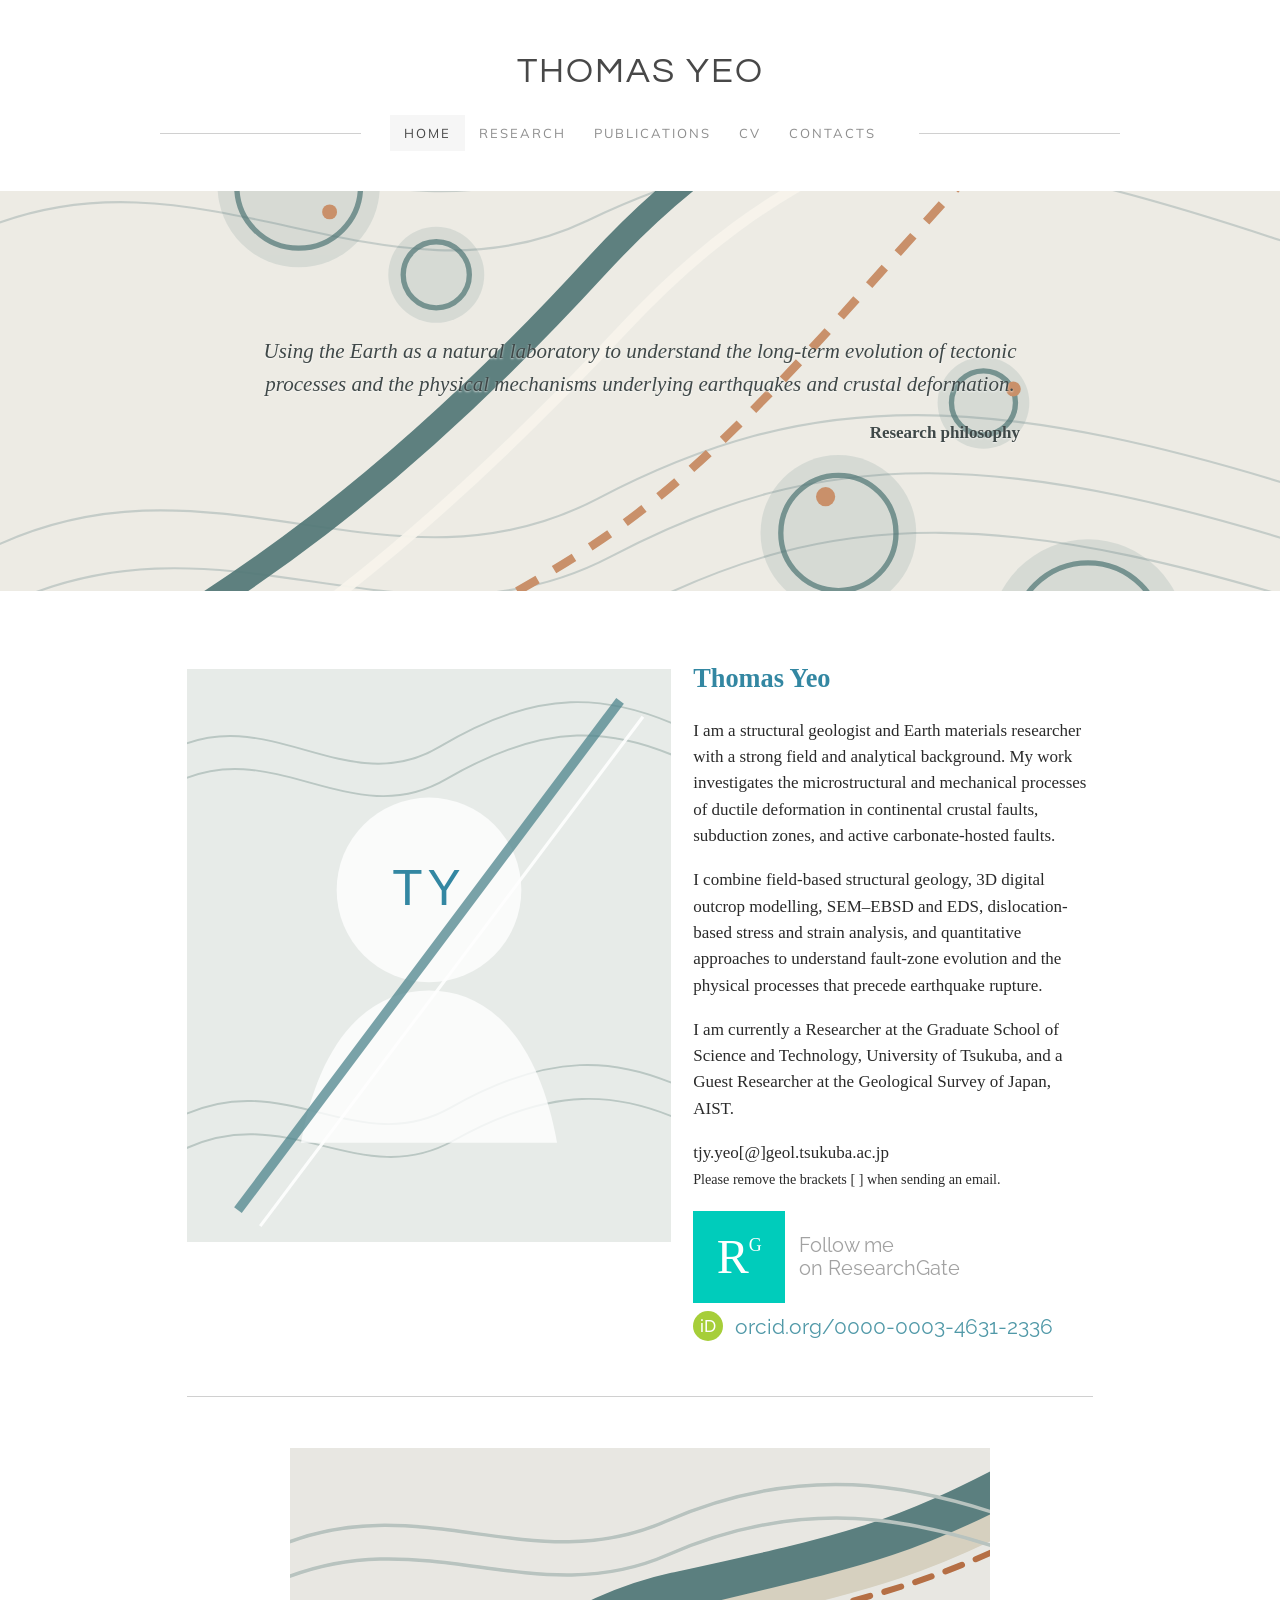
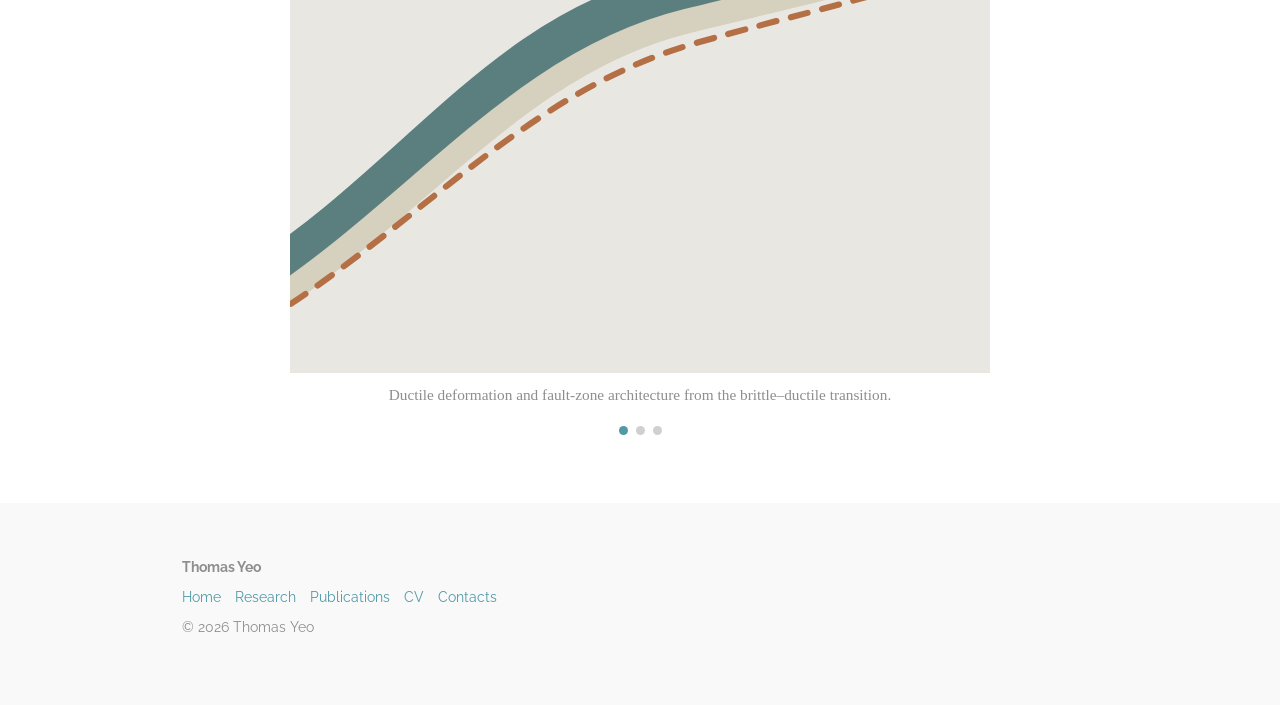
==== index.html @ d495d444 "Add files via upload" ====
<!doctype html>
<html lang="en">
<head>
  <meta charset="utf-8">
  <meta name="viewport" content="width=device-width, initial-scale=1">
  <meta name="description" content="Thomas Yeo is a structural geologist studying fault deformation, earthquake processes, and Earth materials.">
  <title>THOMAS YEO - Home</title>
  <link rel="icon" href="assets/favicon.svg" type="image/svg+xml">
  <link rel="stylesheet" href="assets/styles.css">
</head>
<body>
  <a class="skip-link" href="#main">Skip to content</a>
  <div class="body-wrap">
    <header id="header">
      <button class="nav-trigger" type="button" aria-label="Open navigation" aria-expanded="false"><span class="hamburger-lines"><span></span><span></span><span></span></span></button>
      <div id="sitename"><a href="index.html">Thomas Yeo</a></div>
    </header>
    <aside class="mobile-drawer" aria-label="Mobile navigation"><a class="active" href="index.html">Home</a><a href="research.html">Research</a><a href="publications.html">Publications</a><a href="cv.html">CV</a><a href="contact.html">Contacts</a></aside>
    <div id="wrapper">
      <nav id="navigation" aria-label="Primary navigation"><ul><li class="active"><a href="index.html">Home</a></li><li><a href="research.html">Research</a></li><li><a href="publications.html">Publications</a></li><li><a href="cv.html">CV</a></li><li><a href="contact.html">Contacts</a></li></ul></nav>

      <section class="banner-wrap" aria-label="Research philosophy">
        <div id="banner"><div id="banner-container"><p class="banner-quote">Using the Earth as a natural laboratory to understand the long-term evolution of tectonic processes and the physical mechanisms underlying earthquakes and crustal deformation.<cite>Research philosophy</cite></p></div></div>
      </section>

      <main id="main">
        <div id="content-wrapper"><div class="container content">
          <section class="home-intro">
            <img class="profile-visual" src="assets/profile-placeholder.svg" alt="Thomas Yeo monogram portrait placeholder with geological contours">
            <p><strong class="profile-name">Thomas Yeo</strong></p>
            <p>I am a structural geologist and Earth materials researcher with a strong field and analytical background. My work investigates the microstructural and mechanical processes of ductile deformation in continental crustal faults, subduction zones, and active carbonate-hosted faults.</p>
            <p>I combine field-based structural geology, 3D digital outcrop modelling, SEM–EBSD and EDS, dislocation-based stress and strain analysis, and quantitative approaches to understand fault-zone evolution and the physical processes that precede earthquake rupture.</p>
            <p>I am currently a Researcher at the Graduate School of Science and Technology, University of Tsukuba, and a Guest Researcher at the Geological Survey of Japan, AIST.</p>
            <p class="contact-line">tjy.yeo[@]geol.tsukuba.ac.jp<br><small>Please remove the brackets [ ] when sending an email.</small></p>
            <div class="academic-profiles" aria-label="Academic profiles">
              <a class="researchgate-link" href="https://www.researchgate.net/profile/Thomas-Yeo-3?ev=hdr_xprf" aria-label="Thomas Yeo on ResearchGate">
                <span class="researchgate-mark" aria-hidden="true">R<sup>G</sup></span>
                <span class="researchgate-label">Follow me<br>on ResearchGate</span>
              </a>
              <a class="orcid-link" href="https://orcid.org/0000-0003-4631-2336" aria-label="Thomas Yeo on ORCID">
                <span class="orcid-mark" aria-hidden="true">iD</span>
                <span>orcid.org/0000-0003-4631-2336</span>
              </a>
            </div>
          </section>

          <hr>

          <section class="slideshow" aria-label="Research gallery">
            <img class="slide active" src="assets/fault-rock.svg" data-caption="Ductile deformation and fault-zone architecture from the brittle–ductile transition." alt="Stylized ductile fault rock and shear-zone architecture">
            <img class="slide" src="assets/ebsd-grains.svg" data-caption="Grain-scale deformation investigated using SEM–EBSD and quantitative microstructural analysis." alt="Stylized EBSD grain map">
            <img class="slide" src="assets/outcrop-model.svg" data-caption="3D digital outcrop modelling and borehole-data integration across fault zones." alt="Stylized digital outcrop model">
            <p class="slide-caption"></p>
            <div class="slide-controls" aria-label="Choose gallery image"><button type="button" aria-label="Show fault-zone image"></button><button type="button" aria-label="Show EBSD image"></button><button type="button" aria-label="Show digital outcrop image"></button></div>
          </section>
        </div></div>
      </main>
    </div>
  </div>
  <footer id="footer"><div id="footer-content"><strong>Thomas Yeo</strong><div class="footer-nav"><a href="index.html">Home</a><a href="research.html">Research</a><a href="publications.html">Publications</a><a href="cv.html">CV</a><a href="contact.html">Contacts</a></div><p>© <span data-year></span> Thomas Yeo</p></div></footer>
  <script src="assets/script.js"></script>
</body>
</html>
---- assets/styles.css ----
@import url('https://fonts.googleapis.com/css2?family=Gentium+Basic:ital,wght@0,400;0,700;1,400;1,700&family=Lato:ital,wght@0,300;0,400;0,700;1,400&family=Muli:wght@300;400&family=Questrial&family=Raleway:wght@300;400;500;700&display=swap');

:root {
  --page: #f9f9f9;
  --white: #ffffff;
  --text: #2a2a2a;
  --muted: #8e8e8e;
  --heading: #484848;
  --line: #d0d0d0;
  --active: #f6f6f6;
  --link: #5199a8;
  --link-hover: #8dc7d3;
  --name: #3387a2;
  --content-width: 960px;
}

* { box-sizing: border-box; }
html { min-height: 100%; }
body {
  min-height: 100%;
  margin: 0;
  background: var(--page);
  color: var(--muted);
  font-family: 'Raleway', sans-serif;
  font-size: 15px;
  -webkit-font-smoothing: antialiased;
  -moz-osx-font-smoothing: grayscale;
}

a { color: var(--link); text-decoration: none; transition: color .2s ease-in-out; }
a:hover { color: var(--link-hover); }
img { max-width: 100%; height: auto; }
.skip-link { position: fixed; top: -70px; left: 12px; z-index: 100; padding: 8px 12px; background: var(--heading); color: white; }
.skip-link:focus { top: 12px; }

.body-wrap { min-height: 100%; background: var(--white); }
#header {
  position: relative;
  z-index: 20;
  padding-top: 52px;
  padding-bottom: 25px;
  background: var(--white);
  text-align: center;
}
#sitename { display: inline-block; }
#sitename a {
  color: var(--heading);
  font-family: 'Questrial', sans-serif;
  font-size: 36px;
  font-weight: 400;
  letter-spacing: 2px;
  text-transform: uppercase;
}

#navigation {
  width: var(--content-width);
  margin: auto;
  padding-bottom: 40px;
  overflow: hidden;
  color: var(--muted);
  font-family: 'Muli', sans-serif;
  font-size: 13px;
  letter-spacing: 2px;
  text-align: center;
  text-transform: uppercase;
  white-space: nowrap;
}
#navigation::before,
#navigation::after {
  position: relative;
  bottom: .1em;
  display: inline-block;
  width: 50%;
  height: 1px;
  background: var(--line);
  content: '';
  vertical-align: middle;
}
#navigation::before { right: 29px; margin-left: -50%; }
#navigation::after { left: 29px; margin-right: -50%; }
#navigation ul { display: inline-block; margin: 0; padding: 0; list-style: none; white-space: normal; }
#navigation li { display: inline-block; }
#navigation a { display: inline-block; padding: 10px 14px; color: inherit; }
#navigation li:hover,
#navigation li.active { background: var(--active); color: var(--heading); }

.nav-trigger { display: none; border: 0; background: transparent; cursor: pointer; }
.hamburger-lines { display: grid; gap: 5px; width: 24px; }
.hamburger-lines span { display: block; width: 24px; height: 2px; background: var(--heading); }
.mobile-drawer { display: none; }

.banner-wrap {
  position: relative;
  width: 100%;
  height: 400px;
  overflow: hidden;
  background: #e7e9e5 url('fault-network.svg') center center / cover no-repeat;
  text-align: center;
}
.banner-wrap::after { position: absolute; inset: 0; background: rgba(255,255,255,.16); content: ''; }
#banner {
  position: relative;
  z-index: 3;
  display: table;
  width: 900px;
  height: 100%;
  margin: auto;
  table-layout: fixed;
}
#banner-container { display: table-cell; padding: 4em 1.6em; vertical-align: middle; }
.banner-quote {
  max-width: 760px;
  margin: auto;
  color: #3f4848;
  font-family: 'Gentium Basic', serif;
  font-size: 21px;
  font-style: italic;
  line-height: 1.55;
  text-shadow: 0 1px 2px rgba(255,255,255,.75);
}
.banner-quote cite { display: block; margin-top: 20px; font-size: 17px; font-style: normal; font-weight: 700; text-align: right; }

#content-wrapper { background: var(--white); }
.container {
  width: var(--content-width);
  margin: 0 auto;
  padding: 4em 1.6em;
}
.content {
  color: var(--text);
  font-family: 'Gentium Basic', serif;
  font-size: 17px;
  line-height: 1.55;
}
.content h1,
.content h2,
.content h3 {
  color: var(--heading);
  font-family: 'Lato', sans-serif;
  font-weight: 300;
  line-height: 1.25;
}
.content h1 { margin: 0 0 .5em; font-size: 2em; }
.content h2 { margin: 0 0 .3em; font-size: 1.7em; }
.content h3 { margin: 0 0 .35em; font-size: 1.25em; }
.content p { margin: 0 0 1.05em; }
.content strong { font-weight: 700; }
.content hr { height: 1px; margin: 2.1em 0; border: 0; background: var(--line); }
.section-intro { margin-bottom: 2.2em; }

.home-intro::after,
.research-row::after { display: table; clear: both; content: ''; }
.profile-visual {
  float: left;
  width: 484px;
  margin: 10px 22px 10px 0;
  border: 0;
}
.profile-name { color: var(--name); font-size: 1.55em; }
.contact-line { margin-top: 1.7em; }
.academic-profiles {
  display: flex;
  flex-direction: column;
  align-items: flex-start;
  gap: 8px;
  margin: 1.1em 0;
  font-family: 'Raleway', sans-serif;
}
.academic-profiles a { text-decoration: none; }
.researchgate-link {
  display: inline-grid;
  grid-template-columns: 92px auto;
  align-items: center;
  color: #a2a2a2;
}
.researchgate-link:hover { color: #747474; }
.researchgate-mark {
  display: flex;
  align-items: center;
  justify-content: center;
  width: 92px;
  height: 92px;
  background: #00ccbb;
  color: #fff;
  font-family: Georgia, serif;
  font-size: 48px;
  line-height: 1;
}
.researchgate-mark sup {
  align-self: flex-start;
  margin-top: 25px;
  font-size: 18px;
}
.researchgate-label {
  padding-left: 14px;
  font-size: 20px;
  line-height: 1.15;
}
.orcid-link {
  display: inline-flex;
  align-items: center;
  gap: 12px;
  color: #5199a8;
  font-size: 21px;
  line-height: 1.2;
}
.orcid-mark {
  display: inline-flex;
  align-items: center;
  justify-content: center;
  flex: 0 0 30px;
  width: 30px;
  height: 30px;
  border-radius: 50%;
  background: #a6ce39;
  color: #fff;
  font-size: 17px;
  font-weight: 500;
}

.slideshow { max-width: 700px; margin: 3em auto 0; text-align: center; }
.slide-frame { position: relative; aspect-ratio: 4 / 3; overflow: hidden; background: #eee; }
.slide { display: none; width: 100%; height: 100%; object-fit: cover; }
.slide.active { display: block; }
.slide-caption { min-height: 2.4em; padding-top: .7em; color: var(--muted); font-size: .9em; }
.slide-controls { display: flex; justify-content: center; gap: 8px; margin-top: .6em; }
.slide-controls button { width: 9px; height: 9px; padding: 0; border: 0; border-radius: 50%; background: var(--line); cursor: pointer; }
.slide-controls button.active { background: var(--link); }

.research-row { padding: .35em 0; }
.research-visual { width: 44%; margin: .3em 2em 1em 0; float: left; }
.research-row.reverse .research-visual { margin: .3em 0 1em 2em; float: right; }
.research-visual img { width: 100%; border: 0; }
.micrograph-slideshow { text-align: center; }
.micrograph-slide-frame { aspect-ratio: 4 / 5; background: #fff; }
.micrograph-slide-frame .slide { position: absolute; inset: 0; height: 100%; object-fit: contain; }
.image-caption { margin-top: .35em; color: var(--muted); font-size: .86em; line-height: 1.35; text-align: center; }
.methods { color: var(--muted); text-align: center; }

.publication-section + .publication-section,
.cv-section + .cv-section { margin-top: 2.8em; }
.publication-entry { margin-bottom: 1.15em; }
.publication-entry em { color: #484848; }
.publication-entry .links { margin-left: .45em; white-space: nowrap; }
.status { color: var(--muted); font-size: .9em; font-style: italic; }

.cv-entry { display: grid; grid-template-columns: 195px 1fr; gap: 1.2em; margin-bottom: 1em; }
.cv-entry .date { color: var(--muted); }
.cv-entry p { margin: 0; }
.plain-list { margin: .4em 0 0; padding-left: 1.2em; }
.plain-list li { margin: .35em 0; }

.contact-details { max-width: 670px; }
.contact-details h2 { color: var(--name); }
.contact-details address { margin: 1.5em 0; font-style: normal; }

#footer { padding: 0; background: var(--page); color: var(--muted); font-family: 'Raleway', sans-serif; font-size: 14px; }
#footer-content { width: var(--content-width); margin: auto; padding: 4em 1.6em; }
.footer-nav { margin-top: 1em; }
.footer-nav a { margin-right: 1em; }

@media (max-width: 1024px) {
  #navigation, #banner, .container, #footer-content { width: auto; min-width: 100%; }
}

@media (max-width: 992px) {
  body { background: var(--white); }
  #header {
    position: fixed;
    top: 0;
    left: 0;
    z-index: 30;
    display: table;
    width: 100%;
    height: 65px;
    padding: 0 10px;
    border-bottom: 1px solid var(--line);
  }
  #sitename { display: table-cell; padding: 0 52px; vertical-align: middle; }
  #sitename a { font-size: 1.5em; }
  .nav-trigger { position: absolute; top: 6px; left: 3px; display: block; width: 54px; height: 52px; padding: 15px; }
  #navigation { display: none; }
  #wrapper { padding-top: 65px; }
  .mobile-drawer {
    position: fixed;
    top: 65px;
    left: 0;
    z-index: 28;
    display: block;
    width: 275px;
    height: calc(100vh - 65px);
    padding: 20px 15px;
    background: var(--white);
    box-shadow: 2px 0 6px rgba(87,87,87,.15);
    transform: translateX(-105%);
    transition: transform .3s ease-in-out;
  }
  body.menu-open .mobile-drawer { transform: translateX(0); }
  .mobile-drawer a { display: block; padding: 10px; color: var(--muted); font-family: 'Muli', sans-serif; font-size: .9em; letter-spacing: 1px; text-transform: uppercase; }
  .mobile-drawer a.active,
  .mobile-drawer a:hover { background: var(--active); color: var(--heading); }
  .content { font-size: 16px; line-height: 1.5; }
  .container { padding: 3em 1.6em; }
}

@media (max-width: 767px) {
  #sitename a { font-size: 1.25em; }
  .banner-wrap { height: 320px; }
  #banner-container { padding: 3em 1.4em; }
  .banner-quote { font-size: 18px; }
  .profile-visual,
  .research-visual,
  .research-row.reverse .research-visual { width: 100%; margin: 0 0 1.3em; float: none; }
  .profile-name { display: inline-block; margin-top: .2em; }
  .cv-entry { grid-template-columns: 1fr; gap: .15em; margin-bottom: 1.35em; }
  .cv-entry .date { font-size: .9em; }
  .slideshow { margin-top: 2.2em; }
  .researchgate-link { grid-template-columns: 76px auto; }
  .researchgate-mark { width: 76px; height: 76px; font-size: 40px; }
  .researchgate-mark sup { margin-top: 21px; font-size: 15px; }
  .researchgate-label { padding-left: 12px; font-size: 17px; }
  .orcid-link { gap: 9px; font-size: 16px; }
  .orcid-mark { flex-basis: 27px; width: 27px; height: 27px; font-size: 15px; }
}

@media (prefers-reduced-motion: reduce) {
  *, *::before, *::after { scroll-behavior: auto !important; transition: none !important; }
}
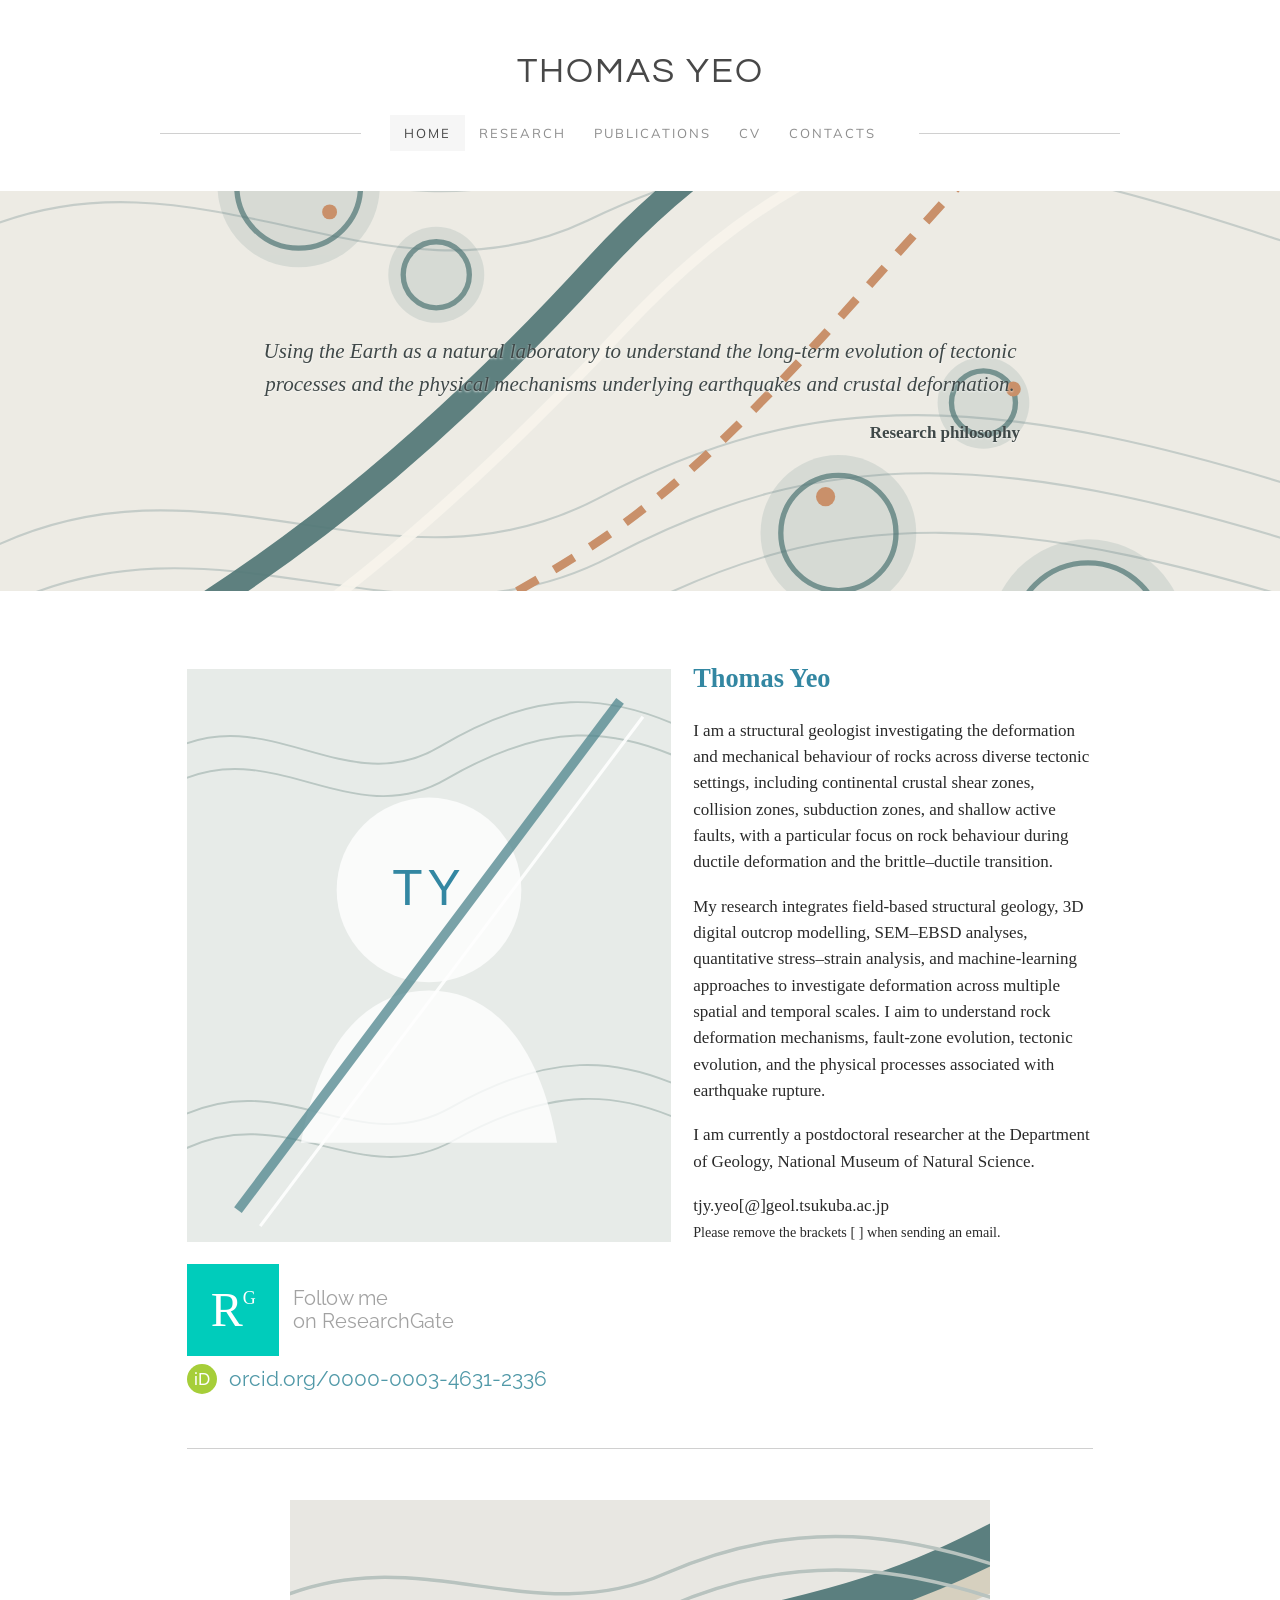
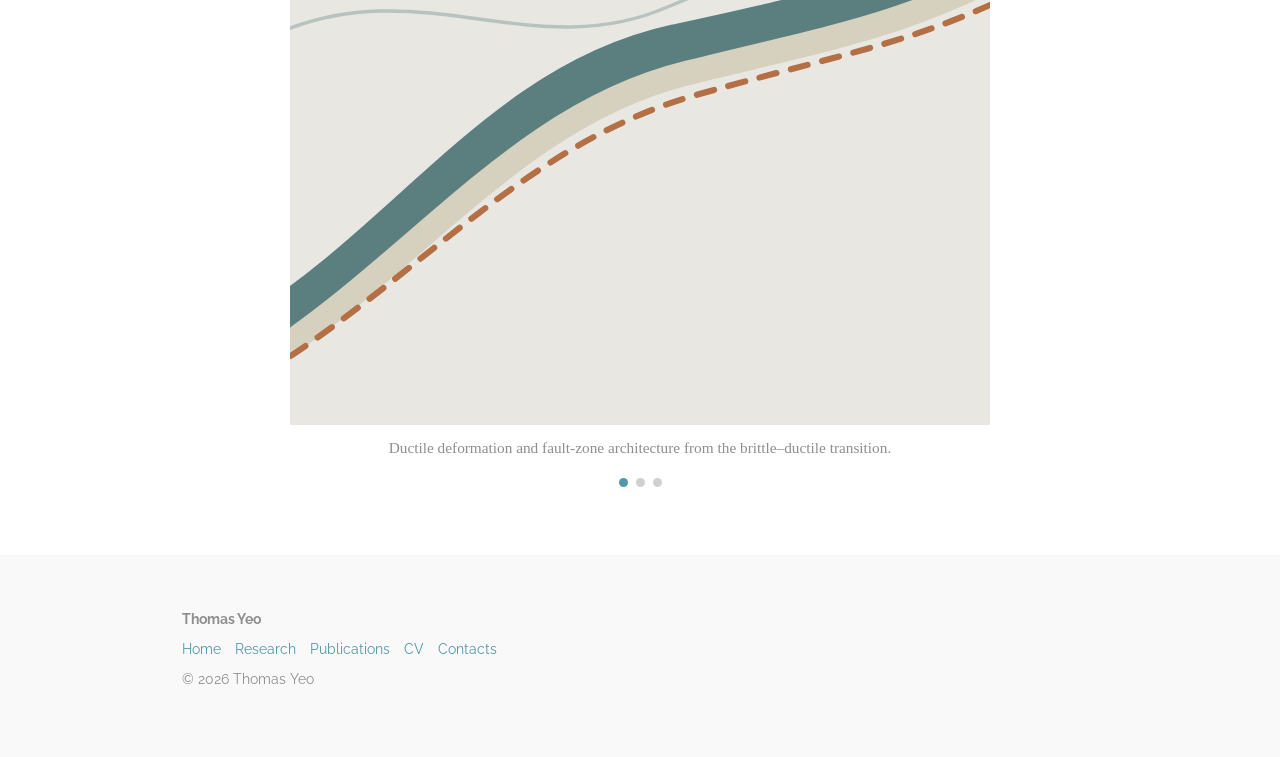
==== commit 3c852cf5: "Add files via upload" ====
--- a/index.html
+++ b/index.html
@@ -26,11 +26,11 @@
       <main id="main">
         <div id="content-wrapper"><div class="container content">
           <section class="home-intro">
-            <img class="profile-visual" src="assets/profile-placeholder.svg" alt="Thomas Yeo monogram portrait placeholder with geological contours">
+            <img class="profile-visual" src="assets/profile-placeholder.svg" alt="Thomas Yeo monogram portrait placeholder with geological contours">
             <p><strong class="profile-name">Thomas Yeo</strong></p>
-            <p>I am a structural geologist and Earth materials researcher with a strong field and analytical background. My work investigates the microstructural and mechanical processes of ductile deformation in continental crustal faults, subduction zones, and active carbonate-hosted faults.</p>
-            <p>I combine field-based structural geology, 3D digital outcrop modelling, SEM–EBSD and EDS, dislocation-based stress and strain analysis, and quantitative approaches to understand fault-zone evolution and the physical processes that precede earthquake rupture.</p>
-            <p>I am currently a Researcher at the Graduate School of Science and Technology, University of Tsukuba, and a Guest Researcher at the Geological Survey of Japan, AIST.</p>
+            <p>I am a structural geologist investigating the deformation and mechanical behaviour of rocks across diverse tectonic settings, including continental crustal shear zones, collision zones, subduction zones, and shallow active faults, with a particular focus on rock behaviour during ductile deformation and the brittle–ductile transition.</p>
+            <p>My research integrates field-based structural geology, 3D digital outcrop modelling, SEM–EBSD analyses, quantitative stress–strain analysis, and machine-learning approaches to investigate deformation across multiple spatial and temporal scales. I aim to understand rock deformation mechanisms, fault-zone evolution, tectonic evolution, and the physical processes associated with earthquake rupture.</p>
+            <p>I am currently a postdoctoral researcher at the Department of Geology, National Museum of Natural Science.</p>
             <p class="contact-line">tjy.yeo[@]geol.tsukuba.ac.jp<br><small>Please remove the brackets [ ] when sending an email.</small></p>
             <div class="academic-profiles" aria-label="Academic profiles">
               <a class="researchgate-link" href="https://www.researchgate.net/profile/Thomas-Yeo-3?ev=hdr_xprf" aria-label="Thomas Yeo on ResearchGate">
@@ -47,9 +47,9 @@
           <hr>
 
           <section class="slideshow" aria-label="Research gallery">
-            <img class="slide active" src="assets/fault-rock.svg" data-caption="Ductile deformation and fault-zone architecture from the brittle–ductile transition." alt="Stylized ductile fault rock and shear-zone architecture">
-            <img class="slide" src="assets/ebsd-grains.svg" data-caption="Grain-scale deformation investigated using SEM–EBSD and quantitative microstructural analysis." alt="Stylized EBSD grain map">
-            <img class="slide" src="assets/outcrop-model.svg" data-caption="3D digital outcrop modelling and borehole-data integration across fault zones." alt="Stylized digital outcrop model">
+            <img class="slide active" src="assets/fault-rock.svg" data-caption="Ductile deformation and fault-zone architecture from the brittle–ductile transition." alt="Stylised ductile fault rock and shear-zone architecture">
+            <img class="slide" src="assets/ebsd-grains.svg" data-caption="Grain-scale deformation investigated using SEM–EBSD and quantitative microstructural analysis." alt="Stylised EBSD grain map">
+            <img class="slide" src="assets/outcrop-model.svg" data-caption="3D digital outcrop modelling and borehole-data integration across fault zones." alt="Stylised digital outcrop model">
             <p class="slide-caption"></p>
             <div class="slide-controls" aria-label="Choose gallery image"><button type="button" aria-label="Show fault-zone image"></button><button type="button" aria-label="Show EBSD image"></button><button type="button" aria-label="Show digital outcrop image"></button></div>
           </section>
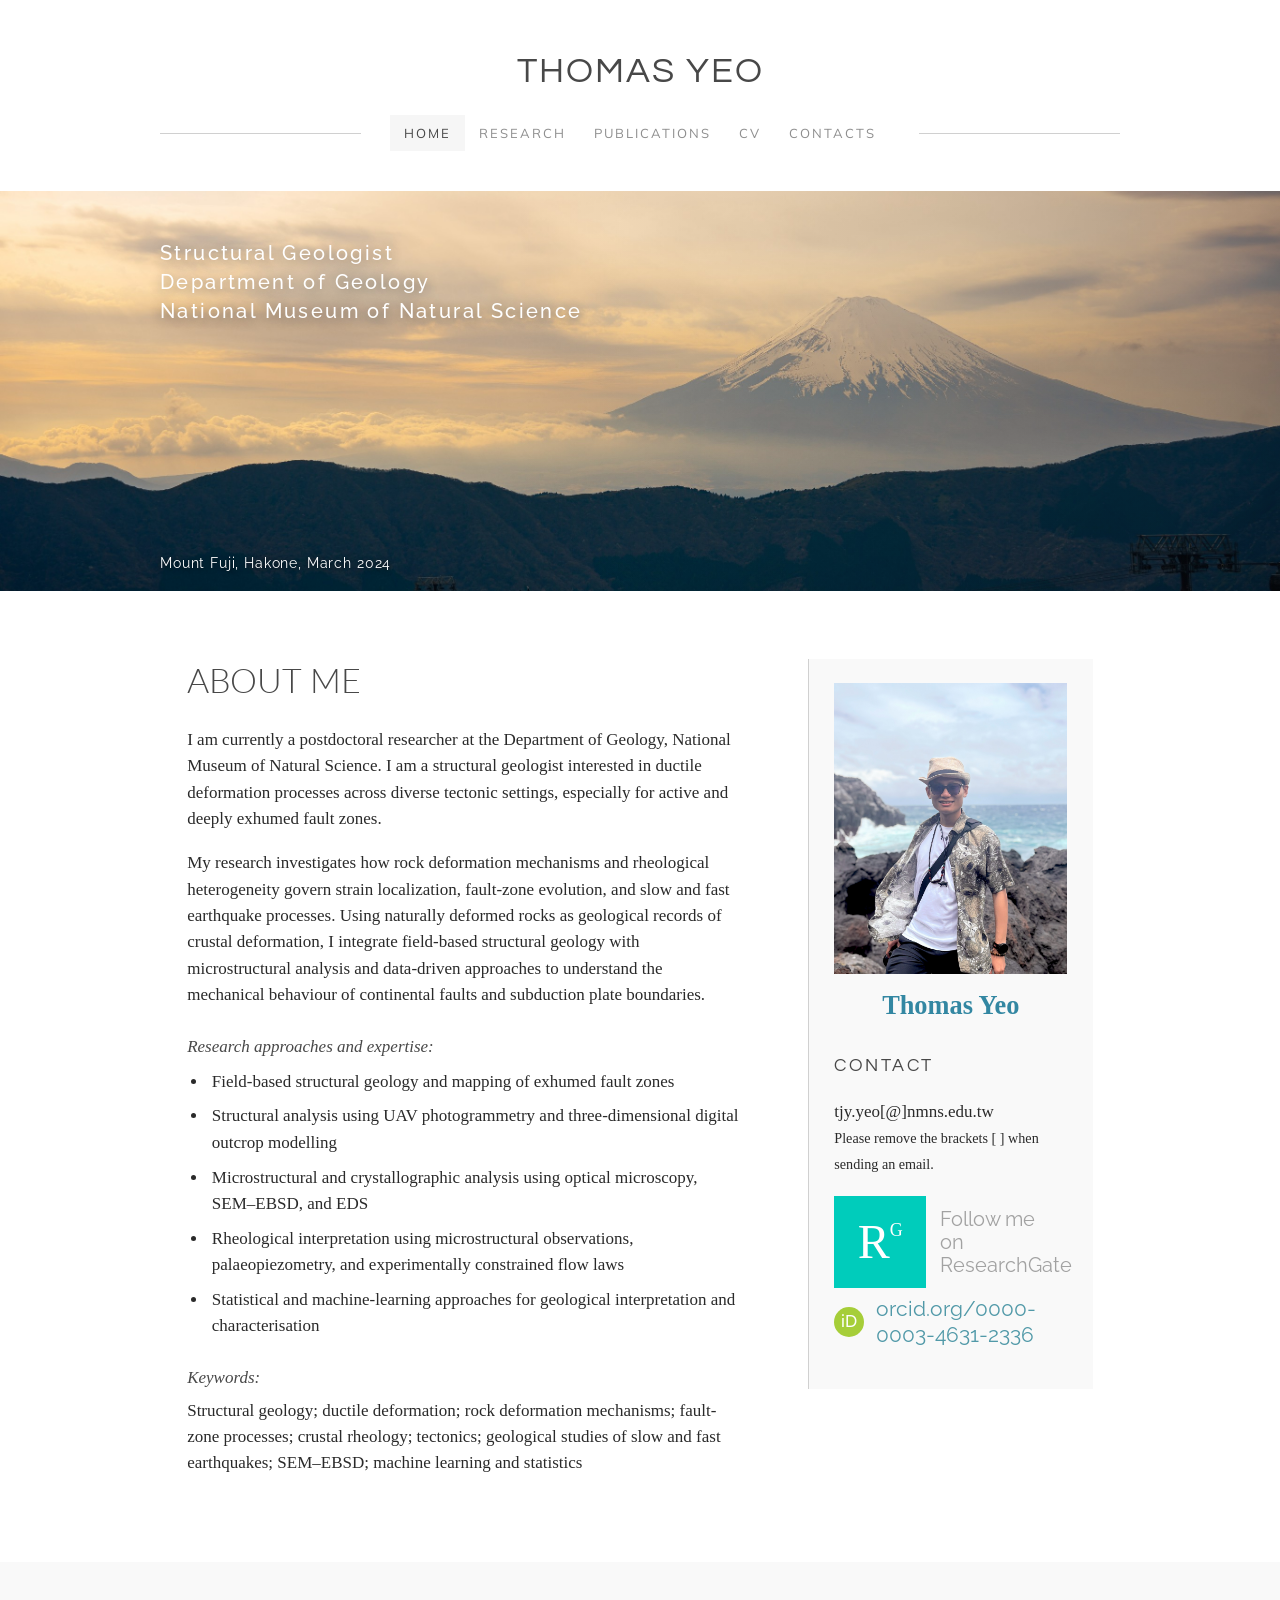
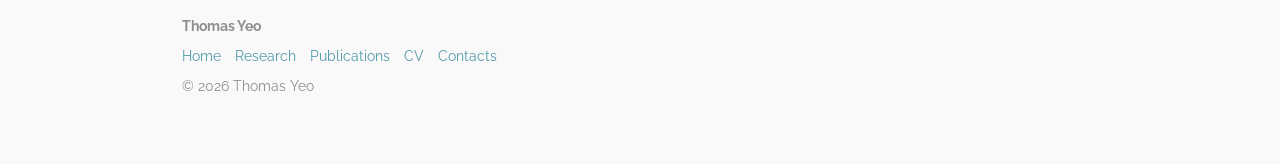
==== commit 519e5db3: "Add files via upload" ====
--- a/index.html
+++ b/index.html
@@ -19,20 +19,40 @@
     <div id="wrapper">
       <nav id="navigation" aria-label="Primary navigation"><ul><li class="active"><a href="index.html">Home</a></li><li><a href="research.html">Research</a></li><li><a href="publications.html">Publications</a></li><li><a href="cv.html">CV</a></li><li><a href="contact.html">Contacts</a></li></ul></nav>
 
-      <section class="banner-wrap" aria-label="Research philosophy">
-        <div id="banner"><div id="banner-container"><p class="banner-quote">Using the Earth as a natural laboratory to understand the long-term evolution of tectonic processes and the physical mechanisms underlying earthquakes and crustal deformation.<cite>Research philosophy</cite></p></div></div>
-      </section>
+      <section class="home-hero" aria-label="Mount Fuji in March 2024">
+        <img src="assets/mount-fuji-march-2024.jpg" alt="Mount Fuji viewed across the mountains of Hakone beneath a golden, cloud-filled sky">
+        <div class="home-hero-title">
+          <span>Structural Geologist<br>Department of Geology<br>National Museum of Natural Science</span>
+        </div>
+        <p class="home-hero-caption">Mount Fuji, Hakone, March 2024</p>
+      </section>
 
       <main id="main">
         <div id="content-wrapper"><div class="container content">
-          <section class="home-intro">
-            <img class="profile-visual" src="assets/profile-placeholder.svg" alt="Thomas Yeo monogram portrait placeholder with geological contours">
-            <p><strong class="profile-name">Thomas Yeo</strong></p>
-            <p>I am a structural geologist investigating the deformation and mechanical behaviour of rocks across diverse tectonic settings, including continental crustal shear zones, collision zones, subduction zones, and shallow active faults, with a particular focus on rock behaviour during ductile deformation and the brittle–ductile transition.</p>
-            <p>My research integrates field-based structural geology, 3D digital outcrop modelling, SEM–EBSD analyses, quantitative stress–strain analysis, and machine-learning approaches to investigate deformation across multiple spatial and temporal scales. I aim to understand rock deformation mechanisms, fault-zone evolution, tectonic evolution, and the physical processes associated with earthquake rupture.</p>
-            <p>I am currently a postdoctoral researcher at the Department of Geology, National Museum of Natural Science.</p>
-            <p class="contact-line">tjy.yeo[@]geol.tsukuba.ac.jp<br><small>Please remove the brackets [ ] when sending an email.</small></p>
-            <div class="academic-profiles" aria-label="Academic profiles">
+          <section class="home-intro" aria-labelledby="about-heading">
+            <div class="about-copy">
+              <h1 id="about-heading" class="about-heading">About Me</h1>
+              <p>I am currently a postdoctoral researcher at the Department of Geology, National Museum of Natural Science. I am a structural geologist interested in ductile deformation processes across diverse tectonic settings, especially for active and deeply exhumed fault zones.</p>
+              <p>My research investigates how rock deformation mechanisms and rheological heterogeneity govern strain localization, fault-zone evolution, and slow and fast earthquake processes. Using naturally deformed rocks as geological records of crustal deformation, I integrate field-based structural geology with microstructural analysis and data-driven approaches to understand the mechanical behaviour of continental faults and subduction plate boundaries.</p>
+              <p class="about-subheading"><em>Research approaches and expertise:</em></p>
+              <ul class="about-focus">
+                <li>Field-based structural geology and mapping of exhumed fault zones</li>
+                <li>Structural analysis using UAV photogrammetry and three-dimensional digital outcrop modelling</li>
+                <li>Microstructural and crystallographic analysis using optical microscopy, SEM–EBSD, and EDS</li>
+                <li>Rheological interpretation using microstructural observations, palaeopiezometry, and experimentally constrained flow laws</li>
+                <li>Statistical and machine-learning approaches for geological interpretation and characterisation</li>
+              </ul>
+              <p class="about-subheading"><em>Keywords:</em></p>
+              <p>Structural geology; ductile deformation; rock deformation mechanisms; fault-zone processes; crustal rheology; tectonics; geological studies of slow and fast earthquakes; SEM–EBSD; machine learning and statistics</p>
+            </div>
+            <aside class="about-details" aria-label="Contact and academic profiles">
+              <figure class="profile-figure">
+                <img class="profile-visual" src="assets/thomas-yeo-profile.jpg" alt="Thomas Yeo standing beside a rocky coastline">
+                <figcaption>Thomas Yeo</figcaption>
+              </figure>
+              <p class="about-kicker">Contact</p>
+              <p class="contact-line">tjy.yeo[@]nmns.edu.tw<br><small>Please remove the brackets [ ] when sending an email.</small></p>
+              <div class="academic-profiles" aria-label="Academic profiles">
               <a class="researchgate-link" href="https://www.researchgate.net/profile/Thomas-Yeo-3?ev=hdr_xprf" aria-label="Thomas Yeo on ResearchGate">
                 <span class="researchgate-mark" aria-hidden="true">R<sup>G</sup></span>
                 <span class="researchgate-label">Follow me<br>on ResearchGate</span>
@@ -41,18 +61,10 @@
                 <span class="orcid-mark" aria-hidden="true">iD</span>
                 <span>orcid.org/0000-0003-4631-2336</span>
               </a>
-            </div>
-          </section>
+              </div>
+            </aside>
+          </section>
 
-          <hr>
-
-          <section class="slideshow" aria-label="Research gallery">
-            <img class="slide active" src="assets/fault-rock.svg" data-caption="Ductile deformation and fault-zone architecture from the brittle–ductile transition." alt="Stylised ductile fault rock and shear-zone architecture">
-            <img class="slide" src="assets/ebsd-grains.svg" data-caption="Grain-scale deformation investigated using SEM–EBSD and quantitative microstructural analysis." alt="Stylised EBSD grain map">
-            <img class="slide" src="assets/outcrop-model.svg" data-caption="3D digital outcrop modelling and borehole-data integration across fault zones." alt="Stylised digital outcrop model">
-            <p class="slide-caption"></p>
-            <div class="slide-controls" aria-label="Choose gallery image"><button type="button" aria-label="Show fault-zone image"></button><button type="button" aria-label="Show EBSD image"></button><button type="button" aria-label="Show digital outcrop image"></button></div>
-          </section>
         </div></div>
       </main>
     </div>
--- a/assets/styles.css
+++ b/assets/styles.css
@@ -1,4 +1,4 @@
-@import url('https://fonts.googleapis.com/css2?family=Gentium+Basic:ital,wght@0,400;0,700;1,400;1,700&family=Lato:ital,wght@0,300;0,400;0,700;1,400&family=Muli:wght@300;400&family=Questrial&family=Raleway:wght@300;400;500;700&display=swap');
+@import url('https://fonts.googleapis.com/css2?family=Gentium+Basic:ital,wght@0,400;0,700;1,400;1,700&family=Lato:ital,wght@0,300;0,400;0,700;1,400&family=Muli:wght@300;400&family=Noto+Serif+JP:wght@400&family=Noto+Serif+TC:wght@400&family=Questrial&family=Raleway:wght@300;400;500;700&display=swap');
 
 :root {
   --page: #f9f9f9;
@@ -118,7 +118,55 @@
   line-height: 1.55;
   text-shadow: 0 1px 2px rgba(255,255,255,.75);
 }
-.banner-quote cite { display: block; margin-top: 20px; font-size: 17px; font-style: normal; font-weight: 700; text-align: right; }
+.banner-quote cite { display: block; margin-top: 20px; font-size: 17px; font-style: normal; font-weight: 700; text-align: right; }
+
+.home-hero {
+  position: relative;
+  width: 100%;
+  height: 400px;
+  overflow: hidden;
+  background: #d7c2a6;
+}
+.home-hero::after {
+  position: absolute;
+  inset: 0;
+  background: linear-gradient(90deg, transparent 40%, rgba(20, 27, 31, .2));
+  content: '';
+  pointer-events: none;
+}
+.home-hero > img { width: 100%; height: 100%; object-fit: cover; object-position: center center; }
+.contact-hero > img { object-position: center center; }
+.contact-hero .home-hero-caption { padding: .45em .7em; background: rgba(20, 27, 31, .68); color: #fff; text-shadow: none; }
+.home-hero-title {
+  position: absolute;
+  top: 12%;
+  right: auto;
+  left: max(24px, calc((100vw - var(--content-width)) / 2));
+  z-index: 2;
+  max-width: 430px;
+  color: #fff;
+  text-align: left;
+  text-shadow: 0 2px 12px rgba(20, 24, 27, .45);
+}
+.home-hero-title span {
+  font-family: 'Raleway', sans-serif;
+  font-size: clamp(14px, 1.65vw, 20px);
+  font-weight: 500;
+  letter-spacing: .12em;
+  line-height: 1.45;
+}
+.home-hero-caption {
+  position: absolute;
+  bottom: 20px;
+  left: max(24px, calc((100vw - var(--content-width)) / 2));
+  z-index: 2;
+  margin: 0;
+  color: #fff;
+  font-family: 'Raleway', sans-serif;
+  font-size: 14px;
+  letter-spacing: .06em;
+  text-shadow: 0 1px 5px rgba(0, 0, 0, .65);
+}
 
 #content-wrapper { background: var(--white); }
 .container {
@@ -148,16 +196,25 @@
 .content hr { height: 1px; margin: 2.1em 0; border: 0; background: var(--line); }
 .section-intro { margin-bottom: 2.2em; }
 
-.home-intro::after,
-.research-row::after { display: table; clear: both; content: ''; }
-.profile-visual {
-  float: left;
-  width: 484px;
-  margin: 10px 22px 10px 0;
-  border: 0;
-}
-.profile-name { color: var(--name); font-size: 1.55em; }
-.contact-line { margin-top: 1.7em; }
+.research-row::after { display: table; clear: both; content: ''; }
+.home-intro { display: grid; grid-template-columns: minmax(0, 1fr) 285px; gap: 4em; align-items: start; }
+.about-heading {
+  margin-bottom: .75em !important;
+  font-family: 'Lato', sans-serif !important;
+  font-size: 2em !important;
+  font-weight: 300 !important;
+  letter-spacing: normal;
+  text-transform: uppercase;
+}
+.about-focus { margin: .4em 0 0; padding-left: 1.2em; }
+.about-focus li { margin: .5em 0; padding-left: .25em; }
+.about-subheading { margin-top: 1.5em !important; margin-bottom: .35em !important; color: var(--heading); }
+.about-details { padding: 1.4em 1.5em; border-left: 1px solid var(--line); background: var(--page); }
+.profile-figure { margin: 0 0 1.5em; }
+.profile-visual { display: block; width: 100%; aspect-ratio: 4 / 5; margin: 0; border: 0; object-fit: cover; object-position: 50% 52%; }
+.profile-figure figcaption { margin-top: .45em; color: var(--name); font-family: 'Gentium Basic', serif; font-size: 1.55em; font-weight: 700; text-align: center; }
+.about-kicker { color: var(--heading); font-family: 'Questrial', sans-serif; font-size: 1.05em; letter-spacing: .14em; text-transform: uppercase; }
+.contact-line { margin-top: .4em; overflow-wrap: anywhere; }
 .academic-profiles {
   display: flex;
   flex-direction: column;
@@ -232,17 +289,32 @@
 .research-row.reverse .research-visual { margin: .3em 0 1em 2em; float: right; }
 .research-visual img { width: 100%; border: 0; }
 .micrograph-slideshow { text-align: center; }
+.micrograph-slideshow .slide-caption { height: 5.6em; overflow: hidden; }
 .micrograph-slide-frame { aspect-ratio: 4 / 5; background: #fff; }
 .micrograph-slide-frame .slide { position: absolute; inset: 0; height: 100%; object-fit: contain; }
+.ml-slide-frame,
+.creep-slide-frame { aspect-ratio: 4 / 3; background: #fff; }
+.ml-slide-frame .slide,
+.creep-slide-frame .slide { position: absolute; inset: 0; height: 100%; object-fit: contain; }
 .image-caption { margin-top: .35em; color: var(--muted); font-size: .86em; line-height: 1.35; text-align: center; }
 .methods { color: var(--muted); text-align: center; }
 
 .publication-section + .publication-section,
 .cv-section + .cv-section { margin-top: 2.8em; }
-.publication-entry { margin-bottom: 1.15em; }
-.publication-entry em { color: #484848; }
-.publication-entry .links { margin-left: .45em; white-space: nowrap; }
-.status { color: var(--muted); font-size: .9em; font-style: italic; }
+.publication-entry { margin-bottom: 1.15em; }
+.publication-entry em { color: #484848; }
+.publication-entry .links { margin-left: .45em; white-space: nowrap; }
+.publication-disclosure { margin-top: .8em; border-top: 1px solid var(--line); border-bottom: 1px solid var(--line); }
+.publication-disclosure summary { position: relative; padding: 1em 2.4em 1em 0; color: var(--link); font-family: 'Lato', sans-serif; font-size: 1.02em; font-weight: 700; cursor: pointer; list-style: none; }
+.publication-disclosure summary::-webkit-details-marker { display: none; }
+.publication-disclosure summary::after { content: '+'; position: absolute; top: 50%; right: .25em; color: var(--heading); font-size: 1.45em; font-weight: 400; line-height: 1; transform: translateY(-50%); transition: transform .2s ease; }
+.publication-disclosure[open] summary::after { transform: translateY(-50%) rotate(45deg); }
+.publication-disclosure-content { padding: .3em 0 .15em; }
+.publication-disclosure-content .publication-entry { padding-bottom: 1.05em; border-bottom: 1px solid rgba(0, 0, 0, .08); }
+.publication-disclosure-content .publication-entry:last-child { border-bottom: 0; }
+.japanese-text { font-family: 'Noto Serif JP', 'Yu Mincho', serif; font-weight: 400; }
+.traditional-chinese-text { font-family: 'Noto Serif TC', 'PMingLiU', serif; font-weight: 400; }
+.status { color: var(--muted); font-size: .9em; font-style: italic; }
 
 .cv-entry { display: grid; grid-template-columns: 195px 1fr; gap: 1.2em; margin-bottom: 1em; }
 .cv-entry .date { color: var(--muted); }
@@ -308,10 +380,17 @@
   .banner-wrap { height: 320px; }
   #banner-container { padding: 3em 1.4em; }
   .banner-quote { font-size: 18px; }
-  .profile-visual,
-  .research-visual,
-  .research-row.reverse .research-visual { width: 100%; margin: 0 0 1.3em; float: none; }
-  .profile-name { display: inline-block; margin-top: .2em; }
+  .research-visual,
+  .research-row.reverse .research-visual { width: 100%; margin: 0 0 1.3em; float: none; }
+  .home-hero { height: 320px; }
+  .home-hero > img { object-position: 58% center; }
+  .contact-hero > img { object-position: center center; }
+  .home-hero::after { background: linear-gradient(180deg, rgba(20, 27, 31, .12), transparent 50%, rgba(20, 27, 31, .35)); }
+  .home-hero-title { top: 28px; right: 22px; left: 22px; max-width: none; }
+  .home-hero-title span { font-size: 13px; }
+  .home-hero-caption { bottom: 16px; left: 20px; }
+  .home-intro { grid-template-columns: 1fr; gap: 2em; }
+  .about-details { padding: 1.2em; border-top: 1px solid var(--line); border-left: 0; }
   .cv-entry { grid-template-columns: 1fr; gap: .15em; margin-bottom: 1.35em; }
   .cv-entry .date { font-size: .9em; }
   .slideshow { margin-top: 2.2em; }
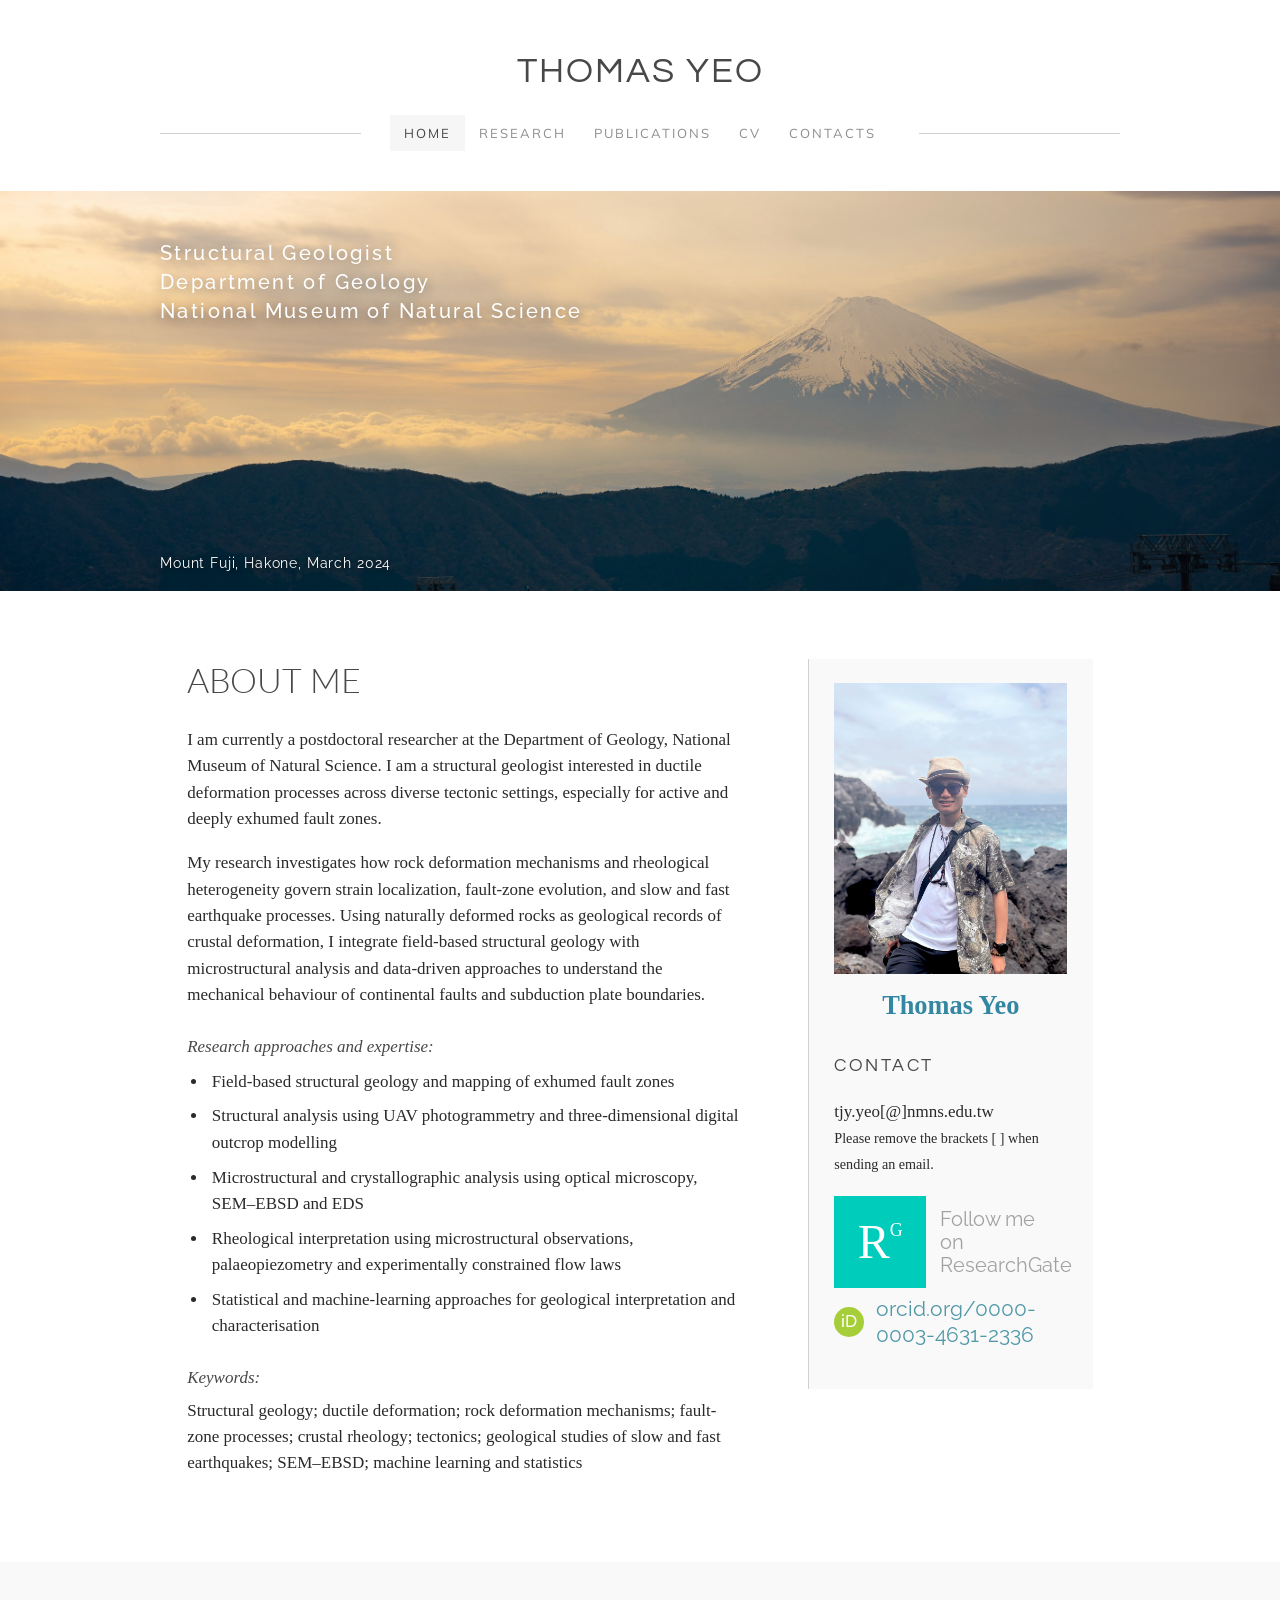
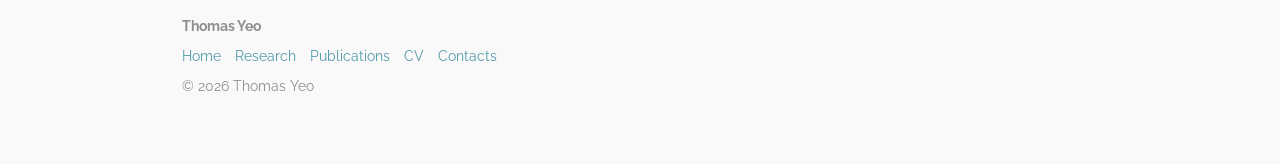
==== commit f8e9f098: "Update index.html" ====
--- a/index.html
+++ b/index.html
@@ -19,51 +19,51 @@
     <div id="wrapper">
       <nav id="navigation" aria-label="Primary navigation"><ul><li class="active"><a href="index.html">Home</a></li><li><a href="research.html">Research</a></li><li><a href="publications.html">Publications</a></li><li><a href="cv.html">CV</a></li><li><a href="contact.html">Contacts</a></li></ul></nav>
 
-      <section class="home-hero" aria-label="Mount Fuji in March 2024">
-        <img src="assets/mount-fuji-march-2024.jpg" alt="Mount Fuji viewed across the mountains of Hakone beneath a golden, cloud-filled sky">
-        <div class="home-hero-title">
-          <span>Structural Geologist<br>Department of Geology<br>National Museum of Natural Science</span>
-        </div>
-        <p class="home-hero-caption">Mount Fuji, Hakone, March 2024</p>
-      </section>
+      <section class="home-hero" aria-label="Mount Fuji in March 2024">
+        <img src="assets/mount-fuji-march-2024.jpg" alt="Mount Fuji viewed across the mountains of Hakone beneath a golden, cloud-filled sky">
+        <div class="home-hero-title">
+          <span>Structural Geologist<br>Department of Geology<br>National Museum of Natural Science</span>
+        </div>
+        <p class="home-hero-caption">Mount Fuji, Hakone, March 2024</p>
+      </section>
 
       <main id="main">
         <div id="content-wrapper"><div class="container content">
-          <section class="home-intro" aria-labelledby="about-heading">
-            <div class="about-copy">
-              <h1 id="about-heading" class="about-heading">About Me</h1>
+          <section class="home-intro" aria-labelledby="about-heading">
+            <div class="about-copy">
+              <h1 id="about-heading" class="about-heading">About Me</h1>
               <p>I am currently a postdoctoral researcher at the Department of Geology, National Museum of Natural Science. I am a structural geologist interested in ductile deformation processes across diverse tectonic settings, especially for active and deeply exhumed fault zones.</p>
               <p>My research investigates how rock deformation mechanisms and rheological heterogeneity govern strain localization, fault-zone evolution, and slow and fast earthquake processes. Using naturally deformed rocks as geological records of crustal deformation, I integrate field-based structural geology with microstructural analysis and data-driven approaches to understand the mechanical behaviour of continental faults and subduction plate boundaries.</p>
               <p class="about-subheading"><em>Research approaches and expertise:</em></p>
-              <ul class="about-focus">
+              <ul class="about-focus">
                 <li>Field-based structural geology and mapping of exhumed fault zones</li>
                 <li>Structural analysis using UAV photogrammetry and three-dimensional digital outcrop modelling</li>
-                <li>Microstructural and crystallographic analysis using optical microscopy, SEM–EBSD, and EDS</li>
-                <li>Rheological interpretation using microstructural observations, palaeopiezometry, and experimentally constrained flow laws</li>
+                <li>Microstructural and crystallographic analysis using optical microscopy, SEM–EBSD and EDS</li>
+                <li>Rheological interpretation using microstructural observations, palaeopiezometry and experimentally constrained flow laws</li>
                 <li>Statistical and machine-learning approaches for geological interpretation and characterisation</li>
-              </ul>
+              </ul>
               <p class="about-subheading"><em>Keywords:</em></p>
               <p>Structural geology; ductile deformation; rock deformation mechanisms; fault-zone processes; crustal rheology; tectonics; geological studies of slow and fast earthquakes; SEM–EBSD; machine learning and statistics</p>
-            </div>
-            <aside class="about-details" aria-label="Contact and academic profiles">
-              <figure class="profile-figure">
+            </div>
+            <aside class="about-details" aria-label="Contact and academic profiles">
+              <figure class="profile-figure">
                 <img class="profile-visual" src="assets/thomas-yeo-profile.jpg" alt="Thomas Yeo standing beside a rocky coastline">
-                <figcaption>Thomas Yeo</figcaption>
-              </figure>
-              <p class="about-kicker">Contact</p>
-              <p class="contact-line">tjy.yeo[@]nmns.edu.tw<br><small>Please remove the brackets [ ] when sending an email.</small></p>
-              <div class="academic-profiles" aria-label="Academic profiles">
-              <a class="researchgate-link" href="https://www.researchgate.net/profile/Thomas-Yeo-3?ev=hdr_xprf" aria-label="Thomas Yeo on ResearchGate">
-                <span class="researchgate-mark" aria-hidden="true">R<sup>G</sup></span>
-                <span class="researchgate-label">Follow me<br>on ResearchGate</span>
-              </a>
-              <a class="orcid-link" href="https://orcid.org/0000-0003-4631-2336" aria-label="Thomas Yeo on ORCID">
-                <span class="orcid-mark" aria-hidden="true">iD</span>
-                <span>orcid.org/0000-0003-4631-2336</span>
-              </a>
-              </div>
-            </aside>
-          </section>
+                <figcaption>Thomas Yeo</figcaption>
+              </figure>
+              <p class="about-kicker">Contact</p>
+              <p class="contact-line">tjy.yeo[@]nmns.edu.tw<br><small>Please remove the brackets [ ] when sending an email.</small></p>
+              <div class="academic-profiles" aria-label="Academic profiles">
+              <a class="researchgate-link" href="https://www.researchgate.net/profile/Thomas-Yeo-3?ev=hdr_xprf" aria-label="Thomas Yeo on ResearchGate">
+                <span class="researchgate-mark" aria-hidden="true">R<sup>G</sup></span>
+                <span class="researchgate-label">Follow me<br>on ResearchGate</span>
+              </a>
+              <a class="orcid-link" href="https://orcid.org/0000-0003-4631-2336" aria-label="Thomas Yeo on ORCID">
+                <span class="orcid-mark" aria-hidden="true">iD</span>
+                <span>orcid.org/0000-0003-4631-2336</span>
+              </a>
+              </div>
+            </aside>
+          </section>
 
         </div></div>
       </main>
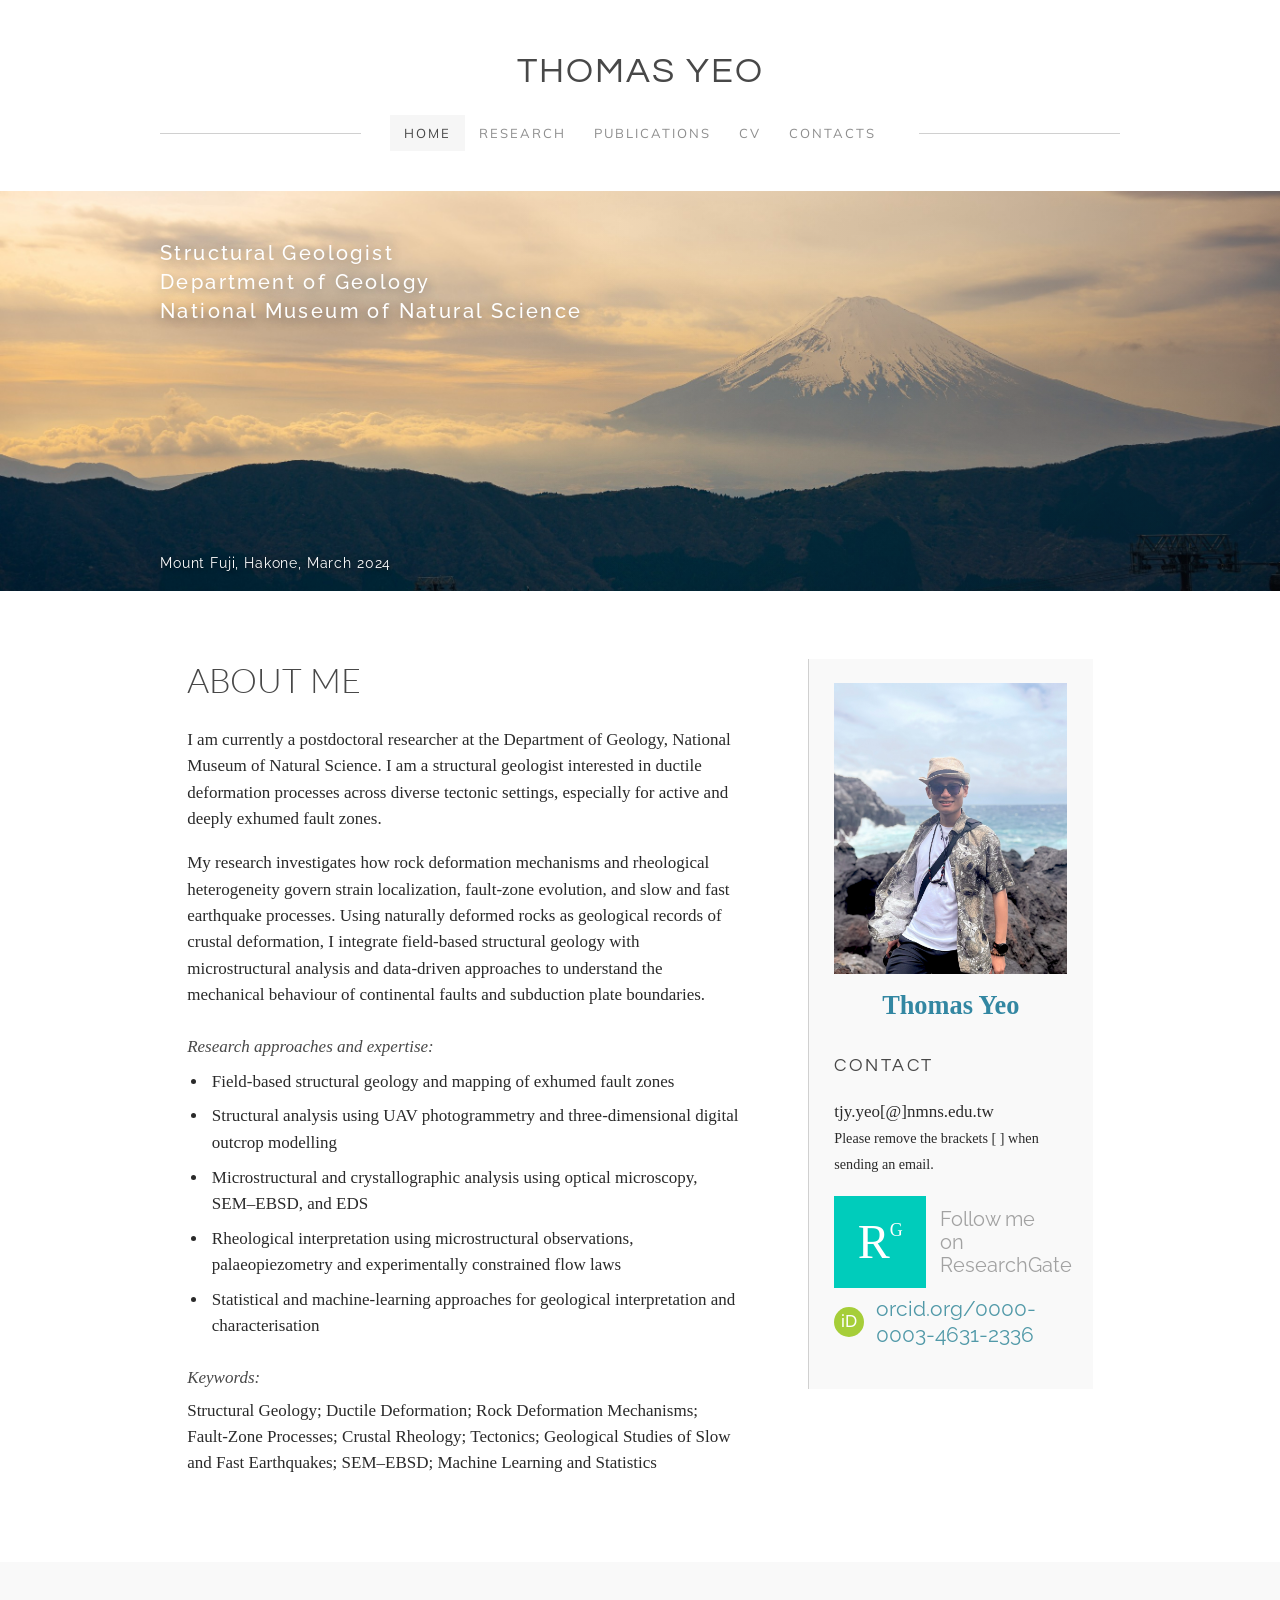
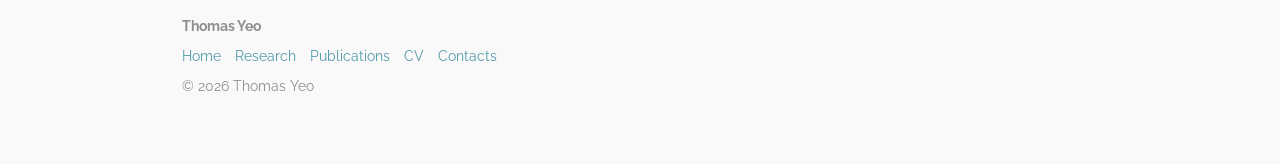
==== commit 2b903938: "Add files via upload" ====
--- a/index.html
+++ b/index.html
@@ -19,51 +19,51 @@
     <div id="wrapper">
       <nav id="navigation" aria-label="Primary navigation"><ul><li class="active"><a href="index.html">Home</a></li><li><a href="research.html">Research</a></li><li><a href="publications.html">Publications</a></li><li><a href="cv.html">CV</a></li><li><a href="contact.html">Contacts</a></li></ul></nav>
 
-      <section class="home-hero" aria-label="Mount Fuji in March 2024">
-        <img src="assets/mount-fuji-march-2024.jpg" alt="Mount Fuji viewed across the mountains of Hakone beneath a golden, cloud-filled sky">
-        <div class="home-hero-title">
-          <span>Structural Geologist<br>Department of Geology<br>National Museum of Natural Science</span>
-        </div>
-        <p class="home-hero-caption">Mount Fuji, Hakone, March 2024</p>
-      </section>
+      <section class="home-hero" aria-label="Mount Fuji in March 2024">
+        <img src="assets/mount-fuji-march-2024.jpg" alt="Mount Fuji viewed across the mountains of Hakone beneath a golden, cloud-filled sky">
+        <div class="home-hero-title">
+          <span>Structural Geologist<br>Department of Geology<br>National Museum of Natural Science</span>
+        </div>
+        <p class="home-hero-caption">Mount Fuji, Hakone, March 2024</p>
+      </section>
 
       <main id="main">
         <div id="content-wrapper"><div class="container content">
-          <section class="home-intro" aria-labelledby="about-heading">
-            <div class="about-copy">
-              <h1 id="about-heading" class="about-heading">About Me</h1>
+          <section class="home-intro" aria-labelledby="about-heading">
+            <div class="about-copy">
+              <h1 id="about-heading" class="about-heading">About Me</h1>
               <p>I am currently a postdoctoral researcher at the Department of Geology, National Museum of Natural Science. I am a structural geologist interested in ductile deformation processes across diverse tectonic settings, especially for active and deeply exhumed fault zones.</p>
               <p>My research investigates how rock deformation mechanisms and rheological heterogeneity govern strain localization, fault-zone evolution, and slow and fast earthquake processes. Using naturally deformed rocks as geological records of crustal deformation, I integrate field-based structural geology with microstructural analysis and data-driven approaches to understand the mechanical behaviour of continental faults and subduction plate boundaries.</p>
               <p class="about-subheading"><em>Research approaches and expertise:</em></p>
-              <ul class="about-focus">
+              <ul class="about-focus">
                 <li>Field-based structural geology and mapping of exhumed fault zones</li>
                 <li>Structural analysis using UAV photogrammetry and three-dimensional digital outcrop modelling</li>
-                <li>Microstructural and crystallographic analysis using optical microscopy, SEM–EBSD and EDS</li>
+                <li>Microstructural and crystallographic analysis using optical microscopy, SEM–EBSD, and EDS</li>
                 <li>Rheological interpretation using microstructural observations, palaeopiezometry and experimentally constrained flow laws</li>
                 <li>Statistical and machine-learning approaches for geological interpretation and characterisation</li>
-              </ul>
+              </ul>
               <p class="about-subheading"><em>Keywords:</em></p>
-              <p>Structural geology; ductile deformation; rock deformation mechanisms; fault-zone processes; crustal rheology; tectonics; geological studies of slow and fast earthquakes; SEM–EBSD; machine learning and statistics</p>
-            </div>
-            <aside class="about-details" aria-label="Contact and academic profiles">
-              <figure class="profile-figure">
+              <p>Structural Geology; Ductile Deformation; Rock Deformation Mechanisms; Fault-Zone Processes; Crustal Rheology; Tectonics; Geological Studies of Slow and Fast Earthquakes; SEM–EBSD; Machine Learning and Statistics</p>
+            </div>
+            <aside class="about-details" aria-label="Contact and academic profiles">
+              <figure class="profile-figure">
                 <img class="profile-visual" src="assets/thomas-yeo-profile.jpg" alt="Thomas Yeo standing beside a rocky coastline">
-                <figcaption>Thomas Yeo</figcaption>
-              </figure>
-              <p class="about-kicker">Contact</p>
-              <p class="contact-line">tjy.yeo[@]nmns.edu.tw<br><small>Please remove the brackets [ ] when sending an email.</small></p>
-              <div class="academic-profiles" aria-label="Academic profiles">
-              <a class="researchgate-link" href="https://www.researchgate.net/profile/Thomas-Yeo-3?ev=hdr_xprf" aria-label="Thomas Yeo on ResearchGate">
-                <span class="researchgate-mark" aria-hidden="true">R<sup>G</sup></span>
-                <span class="researchgate-label">Follow me<br>on ResearchGate</span>
-              </a>
-              <a class="orcid-link" href="https://orcid.org/0000-0003-4631-2336" aria-label="Thomas Yeo on ORCID">
-                <span class="orcid-mark" aria-hidden="true">iD</span>
-                <span>orcid.org/0000-0003-4631-2336</span>
-              </a>
-              </div>
-            </aside>
-          </section>
+                <figcaption>Thomas Yeo</figcaption>
+              </figure>
+              <p class="about-kicker">Contact</p>
+              <p class="contact-line">tjy.yeo[@]nmns.edu.tw<br><small>Please remove the brackets [ ] when sending an email.</small></p>
+              <div class="academic-profiles" aria-label="Academic profiles">
+              <a class="researchgate-link" href="https://www.researchgate.net/profile/Thomas-Yeo-3?ev=hdr_xprf" aria-label="Thomas Yeo on ResearchGate">
+                <span class="researchgate-mark" aria-hidden="true">R<sup>G</sup></span>
+                <span class="researchgate-label">Follow me<br>on ResearchGate</span>
+              </a>
+              <a class="orcid-link" href="https://orcid.org/0000-0003-4631-2336" aria-label="Thomas Yeo on ORCID">
+                <span class="orcid-mark" aria-hidden="true">iD</span>
+                <span>orcid.org/0000-0003-4631-2336</span>
+              </a>
+              </div>
+            </aside>
+          </section>
 
         </div></div>
       </main>
